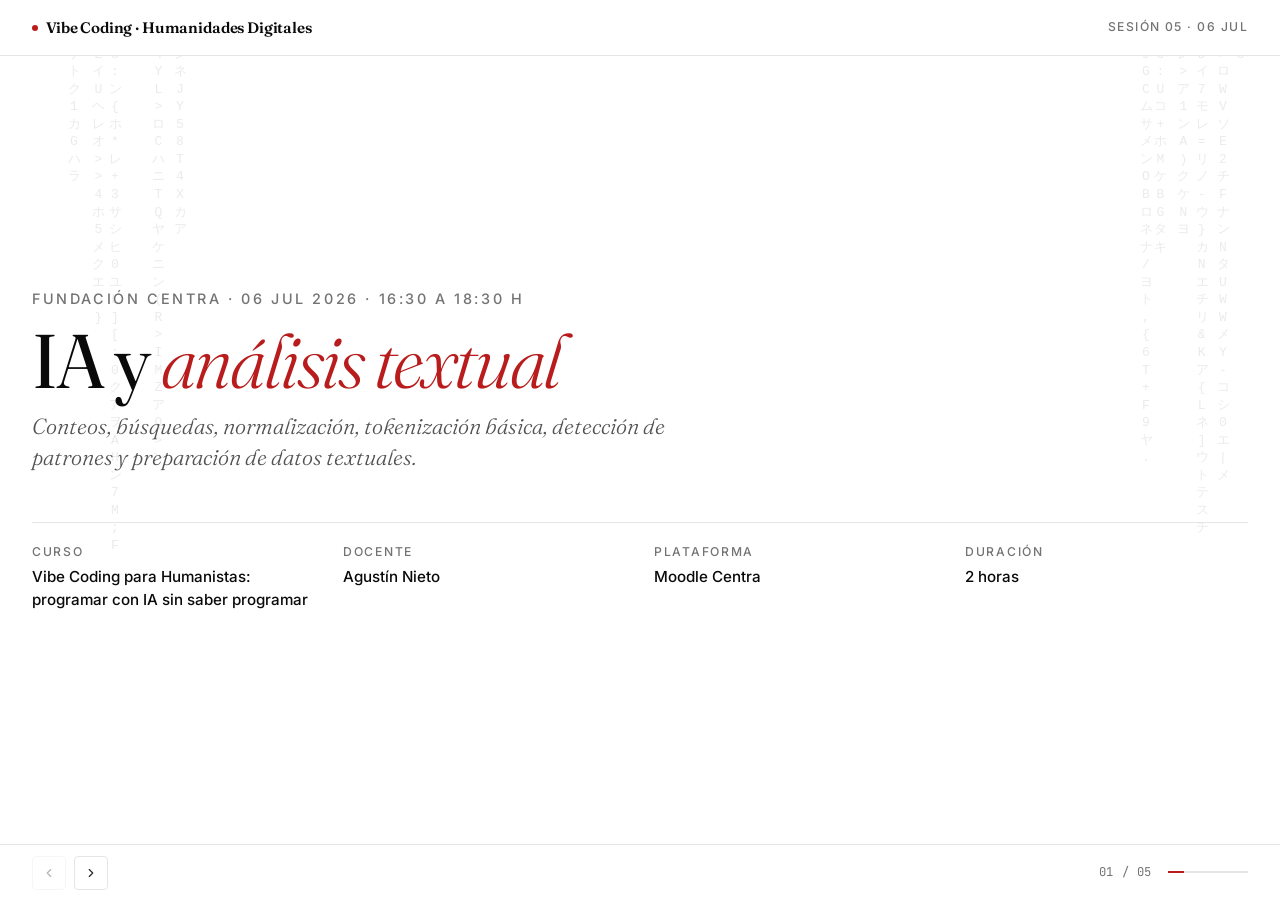
==== OpenCode/Presentaciones/template-ppt/clase5.html @ 0d1b1f9a "docs: publica sesiones 04 a 06 del curso" ====
<!DOCTYPE html>
<html lang="es">
<head>
    <meta charset="UTF-8">
    <meta name="viewport" content="width=device-width, initial-scale=1.0">
    <title>Clase 05: IA y análisis textual &middot; Fundaci&oacute;n CENTRA</title>
    <link rel="preconnect" href="https://fonts.googleapis.com">
    <link rel="preconnect" href="https://fonts.gstatic.com" crossorigin>
    <link href="https://fonts.googleapis.com/css2?family=Inter:wght@300;400;500;600;700&family=Fraunces:ital,opsz,wght@0,9..144,300..900;1,9..144,300..900&family=JetBrains+Mono:wght@400;500&display=swap" rel="stylesheet">
    <link rel="stylesheet" href="css/styles.css">
</head>
<body>
<header class="masthead">
        <div class="masthead-brand"><span class="masthead-brand-mark"></span>Vibe Coding &middot; Humanidades Digitales</div>
        <div class="masthead-meta">Sesión 05 &middot; 06 jul</div>
    </header>

<section class="slide cover active" data-slide="01">
        <div class="cover-overline">Fundación CENTRA &middot; 06 jul 2026 &middot; 16:30 a 18:30 h</div>
        <h1 class="cover-title">IA y <em>análisis textual</em></h1>
        <p class="cover-subtitle">Conteos, búsquedas, normalización, tokenización básica, detección de patrones y preparación de datos textuales.</p>
        <div class="cover-footer">
            <div class="cover-meta-item"><span class="cover-meta-label">Curso</span><span class="cover-meta-value">Vibe Coding para Humanistas: programar con IA sin saber programar</span></div>
            <div class="cover-meta-item"><span class="cover-meta-label">Docente</span><span class="cover-meta-value">Agustín Nieto</span></div>
            <div class="cover-meta-item"><span class="cover-meta-label">Plataforma</span><span class="cover-meta-value">Moodle Centra</span></div>
            <div class="cover-meta-item"><span class="cover-meta-label">Duración</span><span class="cover-meta-value">2 horas</span></div>
        </div>
    </section>

<section class="slide" data-slide="02">
        <span class="slide-number">02 / 05</span>
        <div class="eyebrow">ABC</div>
        <h2 class="slide-title">Contar, buscar, <em>normalizar</em></h2>
        <p class="slide-lead">Antes de cualquier técnica sofisticada, el análisis textual exige operaciones simples y bien controladas.</p>
        <div class="rule"></div>
        <ul class="editorial-list">
            <li><span></span><div>Conteo de palabras o expresiones por documento.</div></li>
<li><span></span><div>Búsqueda de términos, variantes y coocurrencias.</div></li>
<li><span></span><div>Normalización de mayúsculas, acentos y puntuación.</div></li>
<li><span></span><div>Exportación de resultados para revisar fuera del script.</div></li>
        </ul>
    </section>

<section class="slide" data-slide="03">
        <span class="slide-number">03 / 05</span>
        <div class="eyebrow">Tokenización</div>
        <h2 class="slide-title">Dividir el texto en <em>unidades</em></h2>
        <p class="slide-lead">Tokenizar es convertir una secuencia textual en unidades analizables: palabras, frases, párrafos o documentos.</p>
        <div class="rule"></div>
        <ul class="editorial-list">
            <li><span></span><div>La unidad de análisis depende de la pregunta.</div></li>
<li><span></span><div>No todo corpus necesita el mismo tratamiento.</div></li>
<li><span></span><div>Las stopwords pueden ser ruido o evidencia, según el caso.</div></li>
<li><span></span><div>Las decisiones de limpieza son decisiones metodológicas.</div></li>
        </ul>
    </section>

<section class="slide" data-slide="04">
        <span class="slide-number">04 / 05</span>
        <div class="eyebrow">Patrones</div>
        <h2 class="slide-title">Detectar formas de <em>recurrencia</em></h2>
        <p class="slide-lead">La IA puede generar scripts para buscar patrones, pero la interpretación sigue dependiendo del conocimiento del corpus.</p>
        <div class="rule"></div>
        <ul class="editorial-list">
            <li><span></span><div>Patrones léxicos: palabras o expresiones repetidas.</div></li>
<li><span></span><div>Patrones formales: fechas, nombres, lugares, hashtags.</div></li>
<li><span></span><div>Patrones contextuales: palabras cercanas o combinaciones frecuentes.</div></li>
<li><span></span><div>Verificación manual sobre muestras pequeñas.</div></li>
        </ul>
    </section>

<section class="slide" data-slide="05">
        <span class="slide-number">05 / 05</span>
        <div class="eyebrow">Crítica</div>
        <h2 class="slide-title">El resultado no se acepta <em>sin revisión</em></h2>
        <p class="slide-lead">Todo análisis textual automático debe auditarse. La IA facilita el procesamiento, pero también puede introducir supuestos invisibles.</p>
        <div class="rule"></div>
        <ul class="editorial-list">
            <li><span></span><div>Revisar muestras al azar.</div></li>
<li><span></span><div>Comparar resultados antes y después de limpiar.</div></li>
<li><span></span><div>Guardar el corpus original y el corpus transformado.</div></li>
<li><span></span><div>Documentar cada decisión de normalización.</div></li>
        </ul>
    </section>

<nav class="nav">
        <div class="nav-controls">
            <button id="prev-btn" class="nav-btn" aria-label="Anterior"><svg viewBox="0 0 24 24" fill="none" stroke="currentColor" stroke-width="2" stroke-linecap="round" stroke-linejoin="round"><polyline points="15 18 9 12 15 6"></polyline></svg></button>
            <button id="next-btn" class="nav-btn" aria-label="Siguiente"><svg viewBox="0 0 24 24" fill="none" stroke="currentColor" stroke-width="2" stroke-linecap="round" stroke-linejoin="round"><polyline points="9 18 15 12 9 6"></polyline></svg></button>
        </div>
        <div class="nav-progress"><span id="slide-counter">01 / 05</span><div class="nav-progress-bar"><div id="progress-fill" class="nav-progress-fill" style="width: 20.0%"></div></div></div>
    </nav>
    <script src="js/bg-code.js"></script>
    <script src="js/app.js"></script>
</body>
</html>
---- OpenCode/Presentaciones/template-ppt/css/styles.css ----
/* ==========================================
   VIBE CODING - Sistema de presentacion
   Estilo editorial, academico y profesional
   Version: refactor responsive (grid 12, type fluida)
   ========================================== */

@import url('https://fonts.googleapis.com/css2?family=Inter:wght@300;400;500;600;700&family=Fraunces:ital,opsz,wght@0,9..144,300..900;1,9..144,300..900&family=JetBrains+Mono:wght@400;500&display=swap');

:root {
  /* INK */
  --ink-900: #0a0a0a;
  --ink-800: #1a1a1a;
  --ink-700: #2a2a2a;
  --ink-600: #525252;
  --ink-500: #737373;
  --ink-400: #a3a3a3;
  --ink-300: #d4d4d4;
  --ink-200: #e5e5e5;
  --ink-100: #f5f5f5;
  --ink-50:  #fafafa;
  --paper:   #ffffff;

  /* ACCENT */
  --accent:        #b91c1c;
  --accent-soft:   #fef2f2;
  --accent-strong: #7f1d1d;

  /* FONTS */
  --font-display: 'Fraunces', Georgia, serif;
  --font-sans:    'Inter', -apple-system, BlinkMacSystemFont, 'Segoe UI', sans-serif;
  --font-mono:    'JetBrains Mono', ui-monospace, monospace;

  /* TYPE SCALE — fluida, escala con viewport */
  --fs-base:   clamp(1rem, 0.92rem + 0.35vw, 1.1875rem);     /* 16px → 19px */
  --fs-lead:   clamp(1.125rem, 1.05rem + 0.4vw, 1.375rem);   /* 18 → 22 */
  --fs-title:  clamp(2rem, 1.5rem + 2.2vw, 3rem);            /* 32 → 48 */
  --fs-hero:   clamp(2.75rem, 1.6rem + 4.8vw, 4.75rem);      /* 44 → 76 */
  --fs-small:  clamp(0.85rem, 0.82rem + 0.1vw, 0.95rem);
  --fs-label:  clamp(0.7rem, 0.68rem + 0.1vw, 0.78rem);

  /* SPACING — escala 4-8pt, no se reduce con viewport */
  --s-0: 0.25rem;
  --s-1: 0.5rem;
  --s-2: 0.85rem;
  --s-3: 1.25rem;
  --s-4: 1.75rem;
  --s-5: 2.25rem;
  --s-6: 3rem;
  --s-7: 4rem;
  --s-8: 5.5rem;

  /* LAYOUT TOKENS */
  --content-max: 1600px;
  --content-pad: clamp(1.25rem, 2.5vw, 2.5rem);
  --gutter: clamp(1.25rem, 2.5vw, 2.5rem);
  --chrome-h: 56px;
}

*, *::before, *::after { margin: 0; padding: 0; box-sizing: border-box; }

html {
  height: 100%;
  -webkit-font-smoothing: antialiased;
  -moz-osx-font-smoothing: grayscale;
  text-size-adjust: 100%;
  overflow: hidden;
}

body {
  font-family: var(--font-sans);
  font-size: var(--fs-base);
  line-height: 1.55;
  color: var(--ink-900);
  background: var(--paper);
  height: 100vh;
  height: 100dvh;
  overflow: hidden;
  position: relative;
  padding: 0;
  box-sizing: border-box;
}

/* El padding se aplica al slide directamente porque masthead y nav son fixed */
.slide {
  padding-top: var(--chrome-h) !important;
  padding-bottom: var(--chrome-h) !important;
}

.masthead,
.nav {
  position: fixed;
}

.masthead {
  top: 0;
  left: 0;
  right: 0;
}

.nav {
  bottom: 0;
  left: 0;
  right: 0;
}

/* Sin nav inferior: indice.html */
body.no-footer {
  padding-bottom: 0;
}

/* Cuando no hay nav inferior (ej. indice.html de un solo slide),
   el grid de 3 filas deja una fila vacía. Esta clase colapsa esa fila
   y compensa el espacio con padding-top para que el contenido no quede
   muy abajo (compensando la mitad de la altura de la nav ausente). */
body.no-footer {
  grid-template-rows: var(--chrome-h) 1fr;
}

body.no-footer .cover {
  justify-content: center !important;
  align-content: safe center;
  padding-top: 0 !important;
}

/* Si hay fondo animado, las cards se vuelven translucidas
   para que el código se vea a través */
body:has(.code-rain) .feature-card {
  background: rgba(255, 255, 255, 0.78);
  backdrop-filter: blur(4px);
  -webkit-backdrop-filter: blur(4px);
}

body:has(.code-rain) .feature-grid,
body:has(.code-rain) .feature-grid-4x2 {
  background: rgba(229, 229, 229, 0.4);
  border-color: rgba(229, 229, 229, 0.4);
}

::selection { background: var(--accent); color: var(--paper); }

/* ==========================================
   FONDO DECORATIVO: lluvia Matrix en margenes
   ========================================== */
.matrix-rain {
  position: fixed;
  inset: 0;
  z-index: 0;
  pointer-events: none;
  overflow: hidden;
}

.matrix-rain-col {
  position: absolute;
  top: -200px;
  display: flex;
  flex-direction: column;
  font-family: 'Courier New', Courier, ui-monospace, monospace;
  font-size: 13px;
  line-height: 1.35;
  color: var(--ink-700);
  opacity: 0.14;
  animation: matrix-fall linear infinite;
  white-space: nowrap;
  user-select: none;
  /* Padding para que los caracteres no se peguen entre si */
  padding-right: 12px;
  /* Ancho explicito para reservar espacio y evitar solapamiento */
  width: 12px;
}

.matrix-rain-col .matrix-rain-char {
  display: block;
  width: 12px;
  text-align: center;
  animation: matrix-flicker 6s steps(2) infinite;
}

/* Cabeza de la columna: mas oscura y nitida (ef Matrix) */
.matrix-rain-char:nth-child(1) {
  color: var(--ink-900);
  font-weight: 500;
}
.matrix-rain-char:nth-child(2) {
  color: var(--ink-800);
}
.matrix-rain-char:nth-child(3) {
  color: var(--ink-600);
}
.matrix-rain-char:nth-child(n+4) {
  color: var(--ink-500);
}

@keyframes matrix-fall {
  0%   { transform: translateY(0); }
  100% { transform: translateY(calc(100vh + 120px + 30em)); }
}

@keyframes matrix-flicker {
  0%, 78%  { opacity: 1; }
  82%      { opacity: 0.3; }
  86%      { opacity: 1; }
  92%      { opacity: 0.5; }
  100%     { opacity: 1; }
}

@media (max-width: 900px) {
  .matrix-rain { display: none; }
}

@media print {
  .matrix-rain { display: none; }
}

/* ==========================================
   MASTHEAD (chrome superior)
   ========================================== */
.masthead {
  position: fixed;
  top: 0;
  left: 0;
  right: 0;
  z-index: 100;
  height: var(--chrome-h);
  padding: 0 var(--content-pad);
  display: flex;
  justify-content: space-between;
  align-items: center;
  gap: var(--s-3);
  background: rgba(255, 255, 255, 0.94);
  backdrop-filter: saturate(180%) blur(12px);
  -webkit-backdrop-filter: saturate(180%) blur(12px);
  border-bottom: 1px solid var(--ink-200);
}

.masthead-brand {
  font-family: var(--font-display);
  font-size: 0.95rem;
  font-weight: 600;
  letter-spacing: -0.01em;
  color: var(--ink-900);
  display: flex;
  align-items: center;
  gap: var(--s-1);
  min-width: 0;
}

.masthead-brand-mark {
  display: inline-block;
  width: 6px; height: 6px;
  background: var(--accent);
  border-radius: 50%;
  flex-shrink: 0;
}

.masthead-meta {
  font-size: var(--fs-label);
  text-transform: uppercase;
  letter-spacing: 0.12em;
  color: var(--ink-500);
  font-weight: 500;
  white-space: nowrap;
}

/* ==========================================
   SLIDE — viewport completo, sin scroll
   ========================================== */
.slide {
  display: none;
  min-height: 0;
  height: 100%;
  width: 100%;
  max-width: var(--content-max);
  margin: 0 auto;
  padding: var(--s-3) var(--content-pad) var(--s-4);
  opacity: 0;
  overflow: hidden;
}

.slide.active {
  display: flex;
  flex-direction: column;
  justify-content: center;
  /* Si el contenido es más alto que el viewport, anclar arriba (no centrar y cortar) */
  align-content: safe center;
  animation: reveal 0.55s cubic-bezier(0.22, 1, 0.36, 1) forwards;
}

/* En slides con cover (portada) queremos anclar arriba/abajo, no centrar */
.slide.active.cover {
  justify-content: space-between;
}

@keyframes reveal {
  from { opacity: 0; transform: translateY(12px); }
  to   { opacity: 1; transform: translateY(0); }
}

.slide > * { min-width: 0; }

.slide-number {
  position: absolute;
  top: var(--s-3);
  right: var(--content-pad);
  font-family: var(--font-mono);
  font-size: var(--fs-label);
  color: var(--ink-400);
  letter-spacing: 0.05em;
}

/* ==========================================
   EYEBROW
   ========================================== */
.eyebrow {
  font-size: var(--fs-label);
  font-weight: 600;
  text-transform: uppercase;
  letter-spacing: 0.16em;
  color: var(--accent);
  margin-bottom: var(--s-2);
  display: inline-flex;
  align-items: center;
  gap: var(--s-1);
}

.eyebrow::before {
  content: '';
  display: inline-block;
  width: 22px;
  height: 1px;
  background: var(--accent);
  flex-shrink: 0;
}

/* ==========================================
   TIPOGRAFIA PRINCIPAL
   ========================================== */
.slide-title {
  font-family: var(--font-display);
  font-size: var(--fs-title);
  font-weight: 400;
  line-height: 1.05;
  letter-spacing: -0.02em;
  color: var(--ink-900);
  margin-bottom: var(--s-3);
  max-width: none;
}

.slide-title em {
  font-style: italic;
  font-weight: 300;
  color: var(--accent);
}

.slide-lead {
  font-size: var(--fs-lead);
  line-height: 1.45;
  color: var(--ink-600);
  max-width: 70ch;
  font-weight: 400;
}

/* ==========================================
   LINEAS
   ========================================== */
.rule {
  width: 100%;
  height: 1px;
  background: var(--ink-200);
  margin: var(--s-3) 0;
}

.rule-short {
  width: 40px;
  height: 2px;
  background: var(--accent);
  margin-bottom: var(--s-2);
}

/* ==========================================
   PORTADA (slide.cover)
   ========================================== */
.cover {
  text-align: left;
  justify-content: center !important;
  align-content: safe center;
  padding-top: var(--s-3) !important;
  padding-bottom: var(--s-3) !important;
}

.cover-overline {
  font-size: var(--fs-small);
  font-weight: 500;
  text-transform: uppercase;
  letter-spacing: 0.18em;
  color: var(--ink-500);
  margin-bottom: var(--s-2);
}

.cover-title {
  font-family: var(--font-display);
  font-size: var(--fs-hero);
  font-weight: 400;
  line-height: 0.98;
  letter-spacing: -0.03em;
  color: var(--ink-900);
  margin-bottom: var(--s-2);
  max-width: 16ch;
}

.cover-title em {
  font-style: italic;
  font-weight: 300;
  color: var(--accent);
}

.cover-subtitle {
  font-family: var(--font-display);
  font-size: var(--fs-lead);
  font-weight: 300;
  font-style: italic;
  color: var(--ink-600);
  max-width: 50ch;
  line-height: 1.4;
  margin-bottom: var(--s-4);
}

.cover-footer {
  display: grid;
  grid-template-columns: repeat(auto-fit, minmax(180px, 1fr));
  gap: var(--s-3) var(--s-4);
  border-top: 1px solid var(--ink-200);
  padding-top: var(--s-3);
  margin-top: var(--s-3);
}

.cover-meta-item {
  display: flex;
  flex-direction: column;
  gap: 3px;
  min-width: 0;
}

.cover-meta-label {
  font-size: var(--fs-label);
  text-transform: uppercase;
  letter-spacing: 0.14em;
  color: var(--ink-500);
  font-weight: 500;
}

.cover-meta-value {
  font-size: 0.95rem;
  color: var(--ink-900);
  font-weight: 500;
  overflow-wrap: break-word;
}

/* ==========================================
   EDITORIAL LIST — FIX: bullet absolute, texto en flujo
   ========================================== */
.editorial-list {
  list-style: none;
  display: flex;
  flex-direction: column;
  margin-top: var(--s-2);
  max-width: none;
}

.editorial-list li {
  position: relative;
  padding: var(--s-2) 0 var(--s-2) 28px;
  font-size: var(--fs-base);
  line-height: 1.5;
  color: var(--ink-700);
  border-bottom: 1px solid var(--ink-100);
}

.editorial-list li:last-child { border-bottom: none; }

.editorial-list li::before {
  content: '';
  position: absolute;
  left: 4px;
  top: 1.35em;
  width: 8px;
  height: 8px;
  background: var(--accent);
}

.editorial-list strong {
  color: var(--ink-900);
  font-weight: 600;
}

/* ==========================================
   DOS COLUMNAS
   ========================================== */
.two-col {
  display: grid;
  grid-template-columns: repeat(2, minmax(0, 1fr));
  gap: var(--s-5);
  margin-top: var(--s-2);
  align-items: start;
}

.col-block { min-width: 0; }

.col-block h3 {
  font-family: var(--font-display);
  font-size: 1.35rem;
  font-weight: 500;
  letter-spacing: -0.01em;
  color: var(--ink-900);
  margin-bottom: var(--s-2);
}

.col-block p {
  color: var(--ink-600);
  font-size: var(--fs-base);
  line-height: 1.55;
}

/* ==========================================
   FEATURE GRID
   ========================================== */
.feature-grid {
  display: grid;
  grid-template-columns: repeat(auto-fit, minmax(220px, 1fr));
  gap: 1px;
  background: var(--ink-200);
  border: 1px solid var(--ink-200);
  margin-top: var(--s-2);
}

/* Quita el subrayado de los feature-card cuando son <a> */
a.feature-card,
a.feature-card:link,
a.feature-card:visited {
  text-decoration: none;
  color: inherit;
}

a.feature-card:hover {
  background: var(--ink-50);
  color: inherit;
}

a.feature-card:focus-visible {
  outline: 2px solid var(--accent);
  outline-offset: -2px;
}

/* Grid fijo 4 columnas x 2 filas (para indice / horarios) */
.feature-grid-4x2 {
  display: grid;
  grid-template-columns: repeat(4, minmax(0, 1fr));
  gap: 1px;
  background: var(--ink-200);
  border: 1px solid var(--ink-200);
  margin-top: var(--s-2);
}

.feature-grid-4x2 .feature-card {
  padding: var(--s-3);
}

.feature-grid-4x2 .feature-card h4 {
  font-size: 1.2rem;
  margin-bottom: 6px;
  line-height: 1.2;
}

.feature-grid-4x2 .feature-card p {
  font-size: 0.88rem;
  line-height: 1.5;
}

@media (max-width: 1100px) {
  .feature-grid-4x2 { grid-template-columns: repeat(2, minmax(0, 1fr)); }
}

.feature-card {
  background: var(--paper);
  padding: var(--s-3);
  transition: background 0.2s ease;
  min-width: 0;
}

.feature-card:hover { background: var(--ink-50); }

.feature-card .num {
  font-family: var(--font-mono);
  font-size: var(--fs-label);
  color: var(--accent);
  letter-spacing: 0.05em;
  display: block;
  margin-bottom: var(--s-1);
}

.feature-card h4 {
  font-family: var(--font-display);
  font-size: 1.15rem;
  font-weight: 500;
  letter-spacing: -0.01em;
  color: var(--ink-900);
  margin-bottom: 6px;
}

.feature-card p {
  color: var(--ink-600);
  font-size: 0.9rem;
  line-height: 1.5;
}

/* ==========================================
   TIMELINE
   ========================================== */
.timeline {
  margin-top: var(--s-2);
  border-left: 1px solid var(--ink-200);
  padding-left: var(--s-3);
  max-width: none;
}

.timeline-item {
  position: relative;
  padding-bottom: var(--s-3);
  cursor: default;
}

.timeline-item:last-child { padding-bottom: 0; }

.timeline-item::before {
  content: '';
  position: absolute;
  left: calc(-1 * var(--s-3) - 4px);
  top: 5px;
  width: 8px;
  height: 8px;
  background: var(--paper);
  border: 1.5px solid var(--ink-300);
  border-radius: 50%;
  transition: all 0.2s ease;
}

.timeline-item:hover::before {
  background: var(--accent);
  border-color: var(--accent);
  transform: scale(1.2);
}

.timeline-step {
  font-family: var(--font-mono);
  font-size: var(--fs-label);
  color: var(--accent);
  text-transform: uppercase;
  letter-spacing: 0.08em;
  font-weight: 500;
  display: block;
}

.timeline-item h4 {
  font-family: var(--font-display);
  font-size: 1.2rem;
  font-weight: 500;
  letter-spacing: -0.01em;
  color: var(--ink-900);
  margin: 4px 0 4px;
  line-height: 1.2;
}

.timeline-item p {
  color: var(--ink-600);
  font-size: 0.95rem;
  line-height: 1.5;
}

/* Timeline con tipografía más generosa para slides con pocas sesiones */
.timeline-lg .timeline-item {
  padding-bottom: var(--s-4);
}

.timeline-lg .timeline-item h4 {
  font-size: 1.4rem;
  margin: 6px 0 6px;
}

.timeline-lg .timeline-item p {
  font-size: 1.05rem;
  line-height: 1.55;
}

/* ==========================================
   PULL QUOTE
   ========================================== */
.pull-quote {
  max-width: 50ch;
  margin: var(--s-2) 0;
}

.pull-quote blockquote {
  font-family: var(--font-display);
  font-size: clamp(1.5rem, 1.2rem + 1.2vw, 2.1rem);
  font-weight: 300;
  font-style: italic;
  line-height: 1.2;
  letter-spacing: -0.02em;
  color: var(--ink-900);
  margin-bottom: var(--s-2);
}

.pull-quote cite {
  font-style: normal;
  font-size: var(--fs-small);
  color: var(--ink-500);
  font-weight: 500;
  letter-spacing: 0.05em;
  text-transform: uppercase;
  display: flex;
  align-items: center;
  gap: var(--s-1);
}

.pull-quote cite::before {
  content: '';
  display: inline-block;
  width: 22px;
  height: 1px;
  background: var(--accent);
  flex-shrink: 0;
}

/* ==========================================
   CODE BLOCK
   ========================================== */
.code-block {
  background: var(--ink-900);
  color: var(--ink-100);
  border-radius: 4px;
  padding: var(--s-3) var(--s-3);
  font-family: var(--font-mono);
  font-size: 0.82rem;
  line-height: 1.6;
  overflow: auto;
  margin-top: var(--s-2);
  max-height: 100%;
}

.code-block .comment { color: var(--ink-500); font-style: italic; }
.code-block .keyword { color: #f87171; }
.code-block .string  { color: #86efac; }
.code-block .func    { color: #93c5fd; }

/* ==========================================
   COLOPHON
   ========================================== */
.colophon {
  display: grid;
  grid-template-columns: minmax(0, 1fr) auto;
  align-items: end;
  gap: var(--s-3);
  margin-top: var(--s-3);
  padding-top: var(--s-2);
  border-top: 1px solid var(--ink-200);
}

.colophon p {
  font-size: 0.85rem;
  color: var(--ink-500);
}

.colophon strong {
  color: var(--ink-900);
  font-weight: 600;
}

/* ==========================================
   NAV INFERIOR (chrome simetrico)
   ========================================== */
.nav {
  position: fixed;
  bottom: 0;
  left: 0;
  right: 0;
  height: var(--chrome-h);
  z-index: 100;
  padding: 0 var(--content-pad);
  display: flex;
  justify-content: space-between;
  align-items: center;
  gap: var(--s-3);
  background: rgba(255, 255, 255, 0.94);
  backdrop-filter: saturate(180%) blur(12px);
  -webkit-backdrop-filter: saturate(180%) blur(12px);
  border-top: 1px solid var(--ink-200);
}

.nav-controls {
  display: flex;
  align-items: center;
  gap: var(--s-1);
}

.nav-btn {
  width: 34px;
  height: 34px;
  border: 1px solid var(--ink-200);
  background: var(--paper);
  color: var(--ink-700);
  border-radius: 4px;
  cursor: pointer;
  display: flex;
  align-items: center;
  justify-content: center;
  transition: all 0.15s ease;
}

.nav-btn:hover:not(:disabled) {
  border-color: var(--ink-900);
  color: var(--ink-900);
}

.nav-btn:disabled {
  opacity: 0.35;
  cursor: not-allowed;
}

.nav-btn svg { width: 14px; height: 14px; }

.nav-progress {
  font-family: var(--font-mono);
  font-size: var(--fs-label);
  color: var(--ink-500);
  letter-spacing: 0.05em;
  display: flex;
  align-items: center;
  gap: var(--s-1);
}

.nav-progress-bar {
  width: 80px;
  height: 2px;
  background: var(--ink-200);
  position: relative;
  margin-left: var(--s-1);
}

.nav-progress-fill {
  position: absolute;
  top: 0; left: 0;
  height: 100%;
  background: var(--accent);
  transition: width 0.4s ease;
}

/* ==========================================
   UTILIDADES
   ========================================== */
.muted   { color: var(--ink-500); }
.accent  { color: var(--accent); }
.mono    { font-family: var(--font-mono); }
.serif   { font-family: var(--font-display); }
.italic  { font-style: italic; }

/* ==========================================
   RESPONSIVE
   ========================================== */

/* laptops chicas / proyectores SVGA 1024 */
@media (max-width: 1100px) {
  :root {
    --content-max: 100%;
    --fs-title: clamp(1.75rem, 1.4rem + 1.8vw, 2.5rem);
    --fs-hero:  clamp(2.5rem, 1.5rem + 4vw, 4rem);
  }
  .feature-grid { grid-template-columns: repeat(2, minmax(0, 1fr)); }
  .two-col { gap: var(--s-4); }
  .col-block h3 { font-size: 1.2rem; }
}

/* tablets y laptops chicas */
@media (max-width: 900px) {
  :root {
    --chrome-h: 50px;
    --content-pad: 1.25rem;
  }
  .feature-grid { grid-template-columns: 1fr; }
  .cover-footer { grid-template-columns: repeat(2, minmax(0, 1fr)); }
  .two-col { grid-template-columns: 1fr; gap: var(--s-3); }
  .slide-number { display: none; }
  .masthead-meta { display: none; }
  .nav-progress-bar { display: none; }
}

/* moviles */
@media (max-width: 600px) {
  :root {
    --gutter: 0.75rem;
    --fs-title: clamp(1.5rem, 1.2rem + 1.5vw, 1.85rem);
    --fs-hero:  clamp(2rem, 1.4rem + 2.5vw, 2.75rem);
    --fs-lead:  1rem;
  }
  .slide { padding: var(--s-2) var(--content-pad); }
  .cover-footer { grid-template-columns: 1fr; }
  .editorial-list { max-width: none; }
  .timeline { max-width: none; }
}

/* alturas chicas */
@media (max-height: 700px) {
  :root {
    --chrome-h: 44px;
    --fs-title: clamp(1.5rem, 1.2rem + 1.5vw, 2.1rem);
    --fs-hero:  clamp(2rem, 1.2rem + 3vw, 3rem);
    --fs-lead:  1rem;
  }
  .slide-title { margin-bottom: var(--s-2); }
  .rule { margin: var(--s-2) 0; }
  .editorial-list li { padding: var(--s-1) 0 var(--s-1) 24px; }
  .timeline-item { padding-bottom: var(--s-2); }
  .feature-card { padding: var(--s-2); }
  .col-block h3 { font-size: 1.1rem; margin-bottom: var(--s-1); }
  .pull-quote blockquote { font-size: 1.4rem; }
}

@media (max-height: 560px) {
  :root {
    --fs-title: 1.5rem;
    --fs-hero: 2rem;
    --fs-lead: 0.95rem;
    --fs-base: 0.92rem;
  }
  .eyebrow { margin-bottom: 0.5rem; }
  .rule { margin: var(--s-1) 0; }
  .editorial-list li { padding: 0.4rem 0 0.4rem 22px; }
  .timeline-item { padding-bottom: var(--s-1); }
  .feature-card { padding: var(--s-2); }
}

/* print */
@media print {
  body { display: block; height: auto; overflow: visible; }
  html { overflow: visible; }
  .nav, .masthead { display: none; }
  .slide {
    display: flex !important;
    opacity: 1 !important;
    page-break-after: always;
    height: 100vh;
  }
}
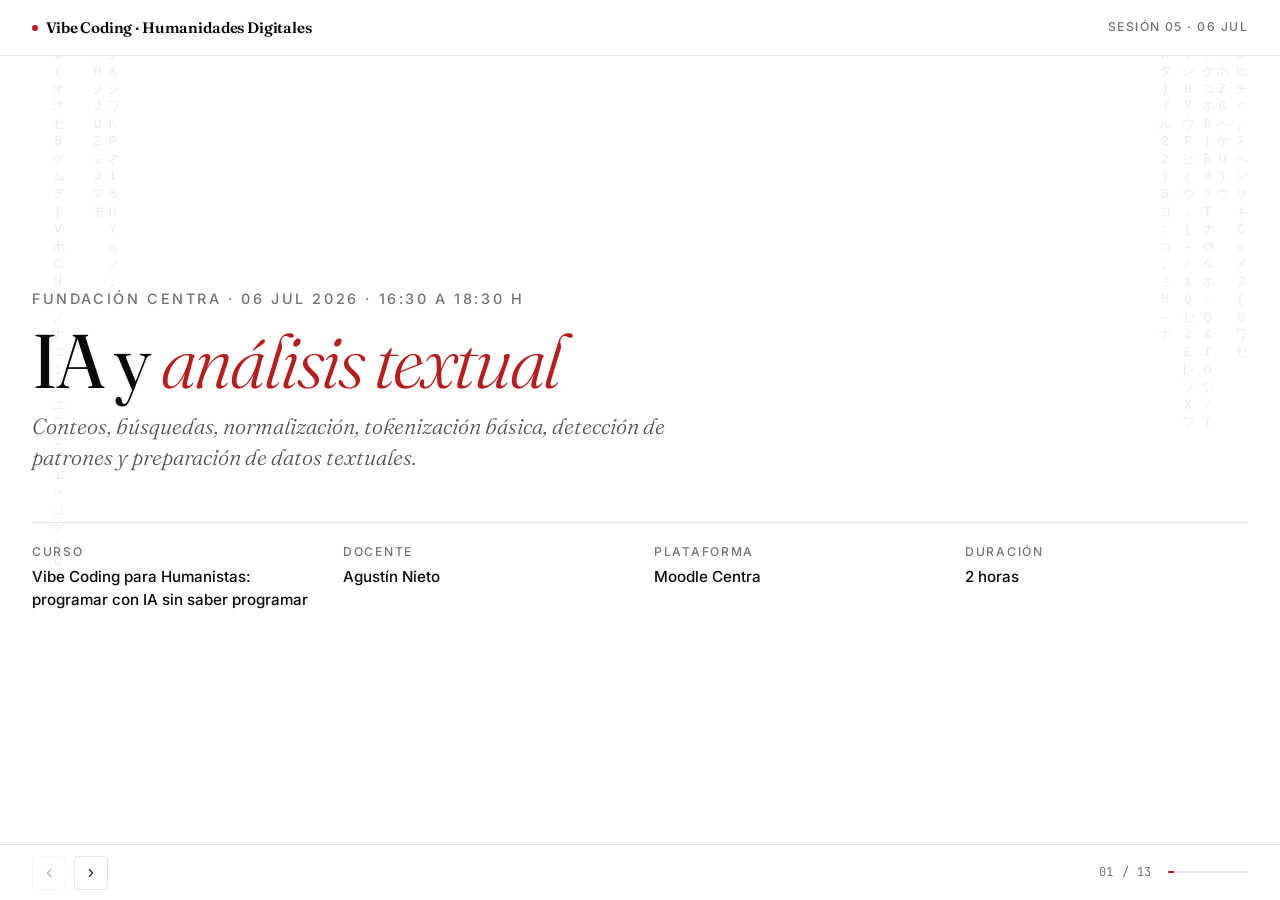
==== commit ef5ff870: "docs: amplía clase 05 con marco conceptual de agentes de IA Agrega 8 slides nuevas (02-09) sobre arq" ====
--- a/OpenCode/Presentaciones/template-ppt/clase5.html
+++ b/OpenCode/Presentaciones/template-ppt/clase5.html
@@ -1,191 +1,256 @@
-<!DOCTYPE html>-
-<html lang="es">-
-<head>-
-    <meta charset="UTF-8">-
-    <meta name="viewport" content="width=device-width, initial-scale=1.0">-
-    <title>Clase 05: IA y análisis textual &middot; Fundaci&oacute;n CENTRA</title>-
-    <link rel="preconnect" href="https://fonts.googleapis.com">-
-    <link rel="preconnect" href="https://fonts.gstatic.com" crossorigin>-
-    <link href="https://fonts.googleapis.com/css2?family=Inter:wght@300;400;500;600;700&family=Fraunces:ital,opsz,wght@0,9..144,300..900;1,9..144,300..900&family=JetBrains+Mono:wght@400;500&display=swap" rel="stylesheet">-
-    <link rel="stylesheet" href="css/styles.css">-
-</head>-
-<body>-
-<header class="masthead">-
-        <div class="masthead-brand"><span class="masthead-brand-mark"></span>Vibe Coding &middot; Humanidades Digitales</div>-
-        <div class="masthead-meta">Sesión 05 &middot; 06 jul</div>-
-    </header>-
--
-<section class="slide cover active" data-slide="01">-
-        <div class="cover-overline">Fundación CENTRA &middot; 06 jul 2026 &middot; 16:30 a 18:30 h</div>-
-        <h1 class="cover-title">IA y <em>análisis textual</em></h1>-
-        <p class="cover-subtitle">Conteos, búsquedas, normalización, tokenización básica, detección de patrones y preparación de datos textuales.</p>-
-        <div class="cover-footer">-
-            <div class="cover-meta-item"><span class="cover-meta-label">Curso</span><span class="cover-meta-value">Vibe Coding para Humanistas: programar con IA sin saber programar</span></div>-
-            <div class="cover-meta-item"><span class="cover-meta-label">Docente</span><span class="cover-meta-value">Agustín Nieto</span></div>-
-            <div class="cover-meta-item"><span class="cover-meta-label">Plataforma</span><span class="cover-meta-value">Moodle Centra</span></div>-
-            <div class="cover-meta-item"><span class="cover-meta-label">Duración</span><span class="cover-meta-value">2 horas</span></div>-
-        </div>-
-    </section>-
--
-<section class="slide" data-slide="02">-
-        <span class="slide-number">02 / 05</span>-
-        <div class="eyebrow">ABC</div>-
-        <h2 class="slide-title">Contar, buscar, <em>normalizar</em></h2>-
-        <p class="slide-lead">Antes de cualquier técnica sofisticada, el análisis textual exige operaciones simples y bien controladas.</p>-
-        <div class="rule"></div>-
-        <ul class="editorial-list">-
-            <li><span></span><div>Conteo de palabras o expresiones por documento.</div></li>-
-<li><span></span><div>Búsqueda de términos, variantes y coocurrencias.</div></li>-
-<li><span></span><div>Normalización de mayúsculas, acentos y puntuación.</div></li>-
-<li><span></span><div>Exportación de resultados para revisar fuera del script.</div></li>-
-        </ul>-
-    </section>-
--
-<section class="slide" data-slide="03">-
-        <span class="slide-number">03 / 05</span>-
-        <div class="eyebrow">Tokenización</div>-
-        <h2 class="slide-title">Dividir el texto en <em>unidades</em></h2>-
-        <p class="slide-lead">Tokenizar es convertir una secuencia textual en unidades analizables: palabras, frases, párrafos o documentos.</p>-
-        <div class="rule"></div>-
-        <ul class="editorial-list">-
-            <li><span></span><div>La unidad de análisis depende de la pregunta.</div></li>-
-<li><span></span><div>No todo corpus necesita el mismo tratamiento.</div></li>-
-<li><span></span><div>Las stopwords pueden ser ruido o evidencia, según el caso.</div></li>-
-<li><span></span><div>Las decisiones de limpieza son decisiones metodológicas.</div></li>-
-        </ul>-
-    </section>-
--
-<section class="slide" data-slide="04">-
-        <span class="slide-number">04 / 05</span>-
-        <div class="eyebrow">Patrones</div>-
-        <h2 class="slide-title">Detectar formas de <em>recurrencia</em></h2>-
-        <p class="slide-lead">La IA puede generar scripts para buscar patrones, pero la interpretación sigue dependiendo del conocimiento del corpus.</p>-
-        <div class="rule"></div>-
-        <ul class="editorial-list">-
-            <li><span></span><div>Patrones léxicos: palabras o expresiones repetidas.</div></li>-
-<li><span></span><div>Patrones formales: fechas, nombres, lugares, hashtags.</div></li>-
-<li><span></span><div>Patrones contextuales: palabras cercanas o combinaciones frecuentes.</div></li>-
-<li><span></span><div>Verificación manual sobre muestras pequeñas.</div></li>-
-        </ul>-
-    </section>-
--
-<section class="slide" data-slide="05">-
-        <span class="slide-number">05 / 05</span>-
-        <div class="eyebrow">Crítica</div>-
-        <h2 class="slide-title">El resultado no se acepta <em>sin revisión</em></h2>-
-        <p class="slide-lead">Todo análisis textual automático debe auditarse. La IA facilita el procesamiento, pero también puede introducir supuestos invisibles.</p>-
-        <div class="rule"></div>-
-        <ul class="editorial-list">-
-            <li><span></span><div>Revisar muestras al azar.</div></li>-
-<li><span></span><div>Comparar resultados antes y después de limpiar.</div></li>-
-<li><span></span><div>Guardar el corpus original y el corpus transformado.</div></li>-
-<li><span></span><div>Documentar cada decisión de normalización.</div></li>-
-        </ul>-
-    </section>-
--
-<nav class="nav">-
-        <div class="nav-controls">-
-            <button id="prev-btn" class="nav-btn" aria-label="Anterior"><svg viewBox="0 0 24 24" fill="none" stroke="currentColor" stroke-width="2" stroke-linecap="round" stroke-linejoin="round"><polyline points="15 18 9 12 15 6"></polyline></svg></button>-
-            <button id="next-btn" class="nav-btn" aria-label="Siguiente"><svg viewBox="0 0 24 24" fill="none" stroke="currentColor" stroke-width="2" stroke-linecap="round" stroke-linejoin="round"><polyline points="9 18 15 12 9 6"></polyline></svg></button>-
-        </div>-
-        <div class="nav-progress"><span id="slide-counter">01 / 05</span><div class="nav-progress-bar"><div id="progress-fill" class="nav-progress-fill" style="width: 20.0%"></div></div></div>-
-    </nav>-
-    <script src="js/bg-code.js"></script>
-    <script src="js/app.js"></script>-
-</body>-
-</html>-
+<!DOCTYPE html>
+<html lang="es">
+<head>
+    <meta charset="UTF-8">
+    <meta name="viewport" content="width=device-width, initial-scale=1.0">
+    <title>Clase 05: IA y análisis textual &middot; Fundaci&oacute;n CENTRA</title>
+    <link rel="preconnect" href="https://fonts.googleapis.com">
+    <link rel="preconnect" href="https://fonts.gstatic.com" crossorigin>
+    <link href="https://fonts.googleapis.com/css2?family=Inter:wght@300;400;500;600;700&family=Fraunces:ital,opsz,wght@0,9..144,300..900;1,9..144,300..900&family=JetBrains+Mono:wght@400;500&display=swap" rel="stylesheet">
+    <link rel="stylesheet" href="css/styles.css">
+</head>
+<body>
+
+    <header class="masthead">
+        <div class="masthead-brand"><span class="masthead-brand-mark"></span>Vibe Coding &middot; Humanidades Digitales</div>
+        <div class="masthead-meta">Sesión 05 &middot; 06 jul</div>
+    </header>
+
+    <!-- Slide 01: Portada -->
+    <section class="slide cover active" data-slide="01">
+        <div class="cover-overline">Fundación CENTRA &middot; 06 jul 2026 &middot; 16:30 a 18:30 h</div>
+        <h1 class="cover-title">IA y <em>análisis textual</em></h1>
+        <p class="cover-subtitle">Conteos, búsquedas, normalización, tokenización básica, detección de patrones y preparación de datos textuales.</p>
+        <div class="cover-footer">
+            <div class="cover-meta-item"><span class="cover-meta-label">Curso</span><span class="cover-meta-value">Vibe Coding para Humanistas: programar con IA sin saber programar</span></div>
+            <div class="cover-meta-item"><span class="cover-meta-label">Docente</span><span class="cover-meta-value">Agustín Nieto</span></div>
+            <div class="cover-meta-item"><span class="cover-meta-label">Plataforma</span><span class="cover-meta-value">Moodle Centra</span></div>
+            <div class="cover-meta-item"><span class="cover-meta-label">Duración</span><span class="cover-meta-value">2 horas</span></div>
+        </div>
+    </section>
+
+    <!-- Slide 02: La idea -->
+    <section class="slide" data-slide="02">
+        <span class="slide-number">02 / 13</span>
+        <div class="eyebrow">La idea</div>
+        <h2 class="slide-title">Un agente no es solo un <em>modelo</em></h2>
+        <p class="slide-lead">Lo que de verdad determina si un agente sirve es todo lo que lo rodea: cómo recuerda, cómo se le explica qué hacer, qué rol cumple, con qué servicios se conecta y hasta dónde puede llegar solo.</p>
+        <div class="rule"></div>
+        <div class="two-col">
+            <div class="col-block">
+                <ul class="editorial-list">
+                    <li><span></span><div><strong>Memoria.</strong> Lo que recuerda en una conversación no es lo que guarda entre sesiones. Engram es la persistente: sobrevive al cierre.</div></li>
+                    <li><span></span><div><strong>Instrucciones.</strong> AGENTS.md le dice cómo se trabaja acá. No hace nada por sí solo, pero le cambia el comportamiento.</div></li>
+                    <li><span></span><div><strong>Roles.</strong> Agentes, skills y subagentes son cosas distintas. Llamarlos a todos «agente» trae confusión.</div></li>
+                    <li><span></span><div><strong>Conexiones.</strong> MCP enlaza al agente con servicios externos: GitHub, docs, bases de datos. Sin MCP, cada integración es código a medida.</div></li>
+                    <li><span></span><div><strong>Permisos.</strong> Un agente útil no es el que más puede hacer solo, sino el que sabe hasta dónde llegar.</div></li>
+                </ul>
+            </div>
+            <div class="col-block">
+                <pre style="font-family: var(--font-mono); font-size: 0.76rem; line-height: 1.6; background: var(--ink-50); border: 1px solid var(--ink-200); border-radius: 4px; padding: var(--s-3); color: var(--ink-700); margin: 0 0 var(--s-2) 0; white-space: pre; overflow-x: auto;">opencode/
+├── opencode.json      <span style="color: var(--accent);">⟵ permisos</span>
+├── AGENTS.md          <span style="color: var(--accent);">⟵ instrucciones</span>
+├── agents/            <span style="color: var(--accent);">⟵ roles</span>
+│   ├── build.md
+│   ├── plan.md
+│   └── orchestrator.md
+├── skills/            <span style="color: var(--accent);">⟵ roles</span>
+│   ├── sdd-apply/
+│   └── ...
+└── openspec/          <span style="color: var(--accent);">⟵ especificaciones</span>
+    ├── specs/
+    └── changes/</pre>
+                <div style="display: flex; align-items: center; gap: var(--s-2); flex-wrap: nowrap;">
+                    <div style="flex: 0 0 auto; font-family: var(--font-mono); font-size: 0.72rem; font-weight: 500; background: var(--ink-100); border: 1px solid var(--ink-300); border-radius: 4px; padding: 6px 10px; color: var(--ink-700); white-space: nowrap;">opencode<span style="color: var(--ink-400);"> (agente)</span></div>
+                    <div style="flex: 0 0 auto; color: var(--accent); font-family: var(--font-mono); font-size: 1.1rem; line-height: 1;">⟶</div>
+                    <div style="flex: 1; font-family: var(--font-mono); font-size: 0.72rem; background: var(--accent-soft); border: 1px solid var(--accent); border-radius: 4px; padding: 6px 10px; color: var(--ink-800); min-width: 0;">
+                        <div style="font-weight: 600; color: var(--accent-strong); margin-bottom: 2px;">MCP <span style="color: var(--ink-500); font-weight: 400;">(servicios externos)</span></div>
+                        <div>engram <span style="color: var(--accent);">⟵ memoria</span> · github · context7</div>
+                    </div>
+                </div>
+            </div>
+        </div>
+    </section>
+
+    <!-- Slide 03: Memoria — contexto vs persistencia -->
+    <section class="slide" data-slide="03">
+        <span class="slide-number">03 / 13</span>
+        <div class="eyebrow">Idea 1 &middot; Memoria</div>
+        <h2 class="slide-title">Lo que el agente <em>recuerda</em> y lo que el agente <em>guarda</em></h2>
+        <p class="slide-lead">Un agente tiene dos formas de memoria. Una es la que usa mientras trabaja: lo que le pediste, lo que leyó, lo que devolvió la última herramienta. La otra vive fuera del modelo y le permite acordarse de cosas entre sesiones. Confundirlas es el error más común.</p>
+        <div class="rule"></div>
+        <div class="two-col">
+            <div class="col-block">
+                <h3>Ventana de contexto</h3>
+                <p>Es la memoria del momento: lo que el agente tiene a la vista ahora. Se llena rápido y, cuando se satura, el rendimiento <strong>cae</strong>. Como la RAM de una computadora: sirve para el turno actual, no para acumular historia.</p>
+            </div>
+            <div class="col-block">
+                <h3>Memoria persistente</h3>
+                <p>Es lo que el agente guarda afuera y puede recuperar después, aunque cierre la sesión. El truco está en guardar <strong>señales útiles, no todo</strong>: si guardamos basura, recuperamos basura. Como un disco: hay que elegir qué vale la pena conservar.</p>
+            </div>
+        </div>
+    </section>
+
+    <!-- Slide 04: Agente vs AGENTS.md -->
+    <section class="slide" data-slide="04">
+        <span class="slide-number">04 / 13</span>
+        <div class="eyebrow">Idea 2 &middot; Instrucciones</div>
+        <h2 class="slide-title">El agente <em>actúa</em>; AGENTS.md <em>orienta</em></h2>
+        <p class="slide-lead">Un agente es quien hace cosas: lee archivos, decide, ejecuta comandos, produce cambios. AGENTS.md es un archivo que le dice cómo se trabaja en ese repositorio. Uno ejecuta, el otro condiciona. Es una diferencia que parece menor, pero cambia todo.</p>
+        <div class="rule"></div>
+        <ul class="editorial-list">
+            <li><span></span><div><strong>El agente.</strong> Es quien trabaja: lee, decide, ejecuta herramientas y produce cambios reales.</div></li>
+            <li><span></span><div><strong>AGENTS.md.</strong> Un archivo de instrucciones: normas, convenciones y comandos del repositorio. No «hace nada» por sí solo, pero le cambia la forma de trabajar al agente.</div></li>
+            <li><span></span><div><strong>La analogía.</strong> El README se escribe para humanos; el AGENTS.md se escribe para agentes. Dos públicos distintos, dos documentos distintos.</div></li>
+            <li><span></span><div><strong>Ya está en serio.</strong> Más de 60.000 proyectos open source lo usan. Codex y OpenCode lo leen antes de empezar a trabajar.</div></li>
+        </ul>
+    </section>
+
+    <!-- Slide 05: Taxonomía de agentes -->
+    <section class="slide" data-slide="05">
+        <span class="slide-number">05 / 13</span>
+        <div class="eyebrow">Idea 3 &middot; Roles</div>
+        <h2 class="slide-title">No todo lo que llamamos <em>agente</em> es lo mismo</h2>
+        <p class="slide-lead">Cuando comparamos herramientas, solemos mezclar cosas de distinta naturaleza en la misma tabla. Separar los niveles ayuda a entender qué hace cada uno y a comparar con criterio, no por marca.</p>
+        <div class="rule"></div>
+        <ul class="editorial-list">
+            <li><span></span><div><strong>Plataforma.</strong> Codex, OpenCode: el entorno completo, con interfaz, modelos y herramientas. El «sistema operativo» del agente.</div></li>
+            <li><span></span><div><strong>Rol interno.</strong> Plan y Build en OpenCode: dos agentes primarios con permisos distintos. Uno diseña, el otro ejecuta.</div></li>
+            <li><span></span><div><strong>Subagente.</strong> El que se especializa: explorar, investigar o resolver una tarea acotada y volver con un resultado.</div></li>
+            <li><span></span><div><strong>Orquestador.</strong> OpenClaw y similares: la capa que coordina varios agentes, enruta tareas y gobierna el conjunto.</div></li>
+        </ul>
+    </section>
+
+    <!-- Slide 06: Autonomía y control -->
+    <section class="slide" data-slide="06">
+        <span class="slide-number">06 / 13</span>
+        <div class="eyebrow">Idea 4 &middot; Autonomía</div>
+        <h2 class="slide-title">Autonomía <em>graduada</em>, no absoluta</h2>
+        <p class="slide-lead">No todos los modos de autonomía hacen lo mismo. Algunos persiguen un objetivo hasta cumplirlo, otros repiten una tarea en intervalos, otros simplemente abren los permisos. La autonomía útil no es «menos clics»: es verificaciones y límites bien puestos.</p>
+        <div class="rule"></div>
+        <ul class="editorial-list">
+            <li><span></span><div><strong>/goal.</strong> El agente sigue trabajando hasta que un evaluador independiente considera que se cumplió la condición. No es libertad, es persistencia con meta.</div></li>
+            <li><span></span><div><strong>/loop.</strong> Vuelve a ejecutar un prompt en intervalos o con cadencia adaptativa. Útil para monitorear o iterar.</div></li>
+            <li><span></span><div><strong>Permisos.</strong> Hay perfiles escalados, desde acceso mínimo hasta <code>:danger-full-access</code>. El primero es el default; el último, una decisión consciente.</div></li>
+            <li><span></span><div><strong>«yolo».</strong> Jerga de comunidad, no un estándar. Significa «menos guardarraíles», pero no deja de ser shorthand: no es una primitiva del ecosistema.</div></li>
+        </ul>
+    </section>
+
+    <!-- Slide 07: Arquitectura recomendada -->
+    <section class="slide" data-slide="07">
+        <span class="slide-number">07 / 13</span>
+        <div class="eyebrow">Para llevar</div>
+        <h2 class="slide-title">Cinco capas para un agente <em>que se pueda controlar</em></h2>
+        <p class="slide-lead">Si hubiera que resumir la idea en una receta, sería esta: contexto breve, memoria selectiva, instrucciones mínimas, roles separados y permisos graduados. Cada capa suma capacidad, pero también suma riesgo. El truco está en saber cuánto de cada una.</p>
+        <div class="rule"></div>
+        <ul class="editorial-list">
+            <li><span></span><div><strong>Contexto breve.</strong> Gestionar la ventana. Más contexto no es mejor memoria; a veces es sólo ruido.</div></li>
+            <li><span></span><div><strong>Memoria selectiva.</strong> Guardar señales útiles, no todo. Si guardamos basura, recuperamos basura.</div></li>
+            <li><span></span><div><strong>AGENTS.md mínimo.</strong> Un contrato corto y verificable. Lo inflado no ayuda: estorba.</div></li>
+            <li><span></span><div><strong>Plan antes que Build.</strong> En cambios complejos, primero diseñar y después ejecutar. No al revés.</div></li>
+            <li><span></span><div><strong>Permisos por tarea.</strong> Mínimo por defecto. Si hay que ampliar, que sea explícito y justificado.</div></li>
+        </ul>
+    </section>
+
+    <!-- Slide 08: Riesgos y gobierno -->
+    <section class="slide" data-slide="08">
+        <span class="slide-number">08 / 13</span>
+        <div class="eyebrow">Lo que puede salir mal</div>
+        <h2 class="slide-title">Los agentes potentes <em>también se equivocan</em></h2>
+        <p class="slide-lead">Un AGENTS.md bien hecho reduce tiempo y tokens; uno inflado los empeora. La seguridad de un agente no se resuelve con «un modelo mejor». Hay que diseñar los límites desde el principio.</p>
+        <div class="rule"></div>
+        <ul class="editorial-list">
+            <li><span></span><div><strong>Context bloat.</strong> Demasiadas instrucciones introducen ruido. El agente lee más, pero entiende menos.</div></li>
+            <li><span></span><div><strong>Permisos amplios.</strong> Memoria + herramientas + acceso total es una combinación poderosa, pero también frágil. Más capacidad, más superficie de ataque.</div></li>
+            <li><span></span><div><strong>Recuperar basura.</strong> La memoria persistente que guarda todo, después recupera todo, incluidos los sesgos.</div></li>
+            <li><span></span><div><strong>Cómo cuidarse.</strong> Instrucciones mínimas, permisos estrechos, revisión independiente, logs y sandbox. Lo aburrido, pero lo que funciona.</div></li>
+        </ul>
+    </section>
+
+    <!-- Slide 09: Conclusiones -->
+    <section class="slide" data-slide="09">
+        <span class="slide-number">09 / 13</span>
+        <div class="eyebrow">Para cerrar</div>
+        <h2 class="slide-title">El problema no es el modelo; es el <em>ensamblaje</em></h2>
+        <p class="slide-lead">Un agente no es mejor porque sea «más autónomo». Es mejor porque está mejor diseñado. La adopción seria pide sobriedad: menos ruido, más estructura.</p>
+        <div class="rule"></div>
+        <ul class="editorial-list">
+            <li><span></span><div><strong>Separar memoria.</strong> Efímera y persistente no se mezclan. Cada una tiene su lugar.</div></li>
+            <li><span></span><div><strong>AGENTS.md corto.</strong> Escribir lo mínimo verificable, no un manual. Menos es más.</div></li>
+            <li><span></span><div><strong>Plan antes de Build.</strong> En cambios complejos, diseñar antes de ejecutar. Parece lento, pero es rápido.</div></li>
+            <li><span></span><div><strong>Permisos mínimos.</strong> Estrechos por defecto. Autonomía amplia, sólo en entornos controlados.</div></li>
+        </ul>
+    </section>
+
+    <!-- Slide 10: Contar, buscar, normalizar -->
+    <section class="slide" data-slide="10">
+        <span class="slide-number">10 / 13</span>
+        <div class="eyebrow">ABC</div>
+        <h2 class="slide-title">Contar, buscar, <em>normalizar</em></h2>
+        <p class="slide-lead">Antes de cualquier técnica sofisticada, el análisis textual exige operaciones simples y bien controladas.</p>
+        <div class="rule"></div>
+        <ul class="editorial-list">
+            <li><span></span><div>Conteo de palabras o expresiones por documento.</div></li>
+            <li><span></span><div>Búsqueda de términos, variantes y coocurrencias.</div></li>
+            <li><span></span><div>Normalización de mayúsculas, acentos y puntuación.</div></li>
+            <li><span></span><div>Exportación de resultados para revisar fuera del script.</div></li>
+        </ul>
+    </section>
+
+    <!-- Slide 11: Tokenización -->
+    <section class="slide" data-slide="11">
+        <span class="slide-number">11 / 13</span>
+        <div class="eyebrow">Tokenización</div>
+        <h2 class="slide-title">Dividir el texto en <em>unidades</em></h2>
+        <p class="slide-lead">Tokenizar es convertir una secuencia textual en unidades analizables: palabras, frases, párrafos o documentos.</p>
+        <div class="rule"></div>
+        <ul class="editorial-list">
+            <li><span></span><div>La unidad de análisis depende de la pregunta.</div></li>
+            <li><span></span><div>No todo corpus necesita el mismo tratamiento.</div></li>
+            <li><span></span><div>Las stopwords pueden ser ruido o evidencia, según el caso.</div></li>
+            <li><span></span><div>Las decisiones de limpieza son decisiones metodológicas.</div></li>
+        </ul>
+    </section>
+
+    <!-- Slide 12: Patrones -->
+    <section class="slide" data-slide="12">
+        <span class="slide-number">12 / 13</span>
+        <div class="eyebrow">Patrones</div>
+        <h2 class="slide-title">Detectar formas de <em>recurrencia</em></h2>
+        <p class="slide-lead">La IA puede generar scripts para buscar patrones, pero la interpretación sigue dependiendo del conocimiento del corpus.</p>
+        <div class="rule"></div>
+        <ul class="editorial-list">
+            <li><span></span><div>Patrones léxicos: palabras o expresiones repetidas.</div></li>
+            <li><span></span><div>Patrones formales: fechas, nombres, lugares, hashtags.</div></li>
+            <li><span></span><div>Patrones contextuales: palabras cercanas o combinaciones frecuentes.</div></li>
+            <li><span></span><div>Verificación manual sobre muestras pequeñas.</div></li>
+        </ul>
+    </section>
+
+    <!-- Slide 13: Crítica -->
+    <section class="slide" data-slide="13">
+        <span class="slide-number">13 / 13</span>
+        <div class="eyebrow">Crítica</div>
+        <h2 class="slide-title">El resultado no se acepta <em>sin revisión</em></h2>
+        <p class="slide-lead">Todo análisis textual automático debe auditarse. La IA facilita el procesamiento, pero también puede introducir supuestos invisibles.</p>
+        <div class="rule"></div>
+        <ul class="editorial-list">
+            <li><span></span><div>Revisar muestras al azar.</div></li>
+            <li><span></span><div>Comparar resultados antes y después de limpiar.</div></li>
+            <li><span></span><div>Guardar el corpus original y el corpus transformado.</div></li>
+            <li><span></span><div>Documentar cada decisión de normalización.</div></li>
+        </ul>
+    </section>
+
+    <nav class="nav">
+        <div class="nav-controls">
+            <button id="prev-btn" class="nav-btn" aria-label="Anterior"><svg viewBox="0 0 24 24" fill="none" stroke="currentColor" stroke-width="2" stroke-linecap="round" stroke-linejoin="round"><polyline points="15 18 9 12 15 6"></polyline></svg></button>
+            <button id="next-btn" class="nav-btn" aria-label="Siguiente"><svg viewBox="0 0 24 24" fill="none" stroke="currentColor" stroke-width="2" stroke-linecap="round" stroke-linejoin="round"><polyline points="9 18 15 12 9 6"></polyline></svg></button>
+        </div>
+        <div class="nav-progress"><span id="slide-counter">01 / 13</span><div class="nav-progress-bar"><div id="progress-fill" class="nav-progress-fill" style="width: 7.69%"></div></div></div>
+    </nav>
+
+    <script src="js/bg-code.js"></script>
+    <script src="js/app.js"></script>
+</body>
+</html>
